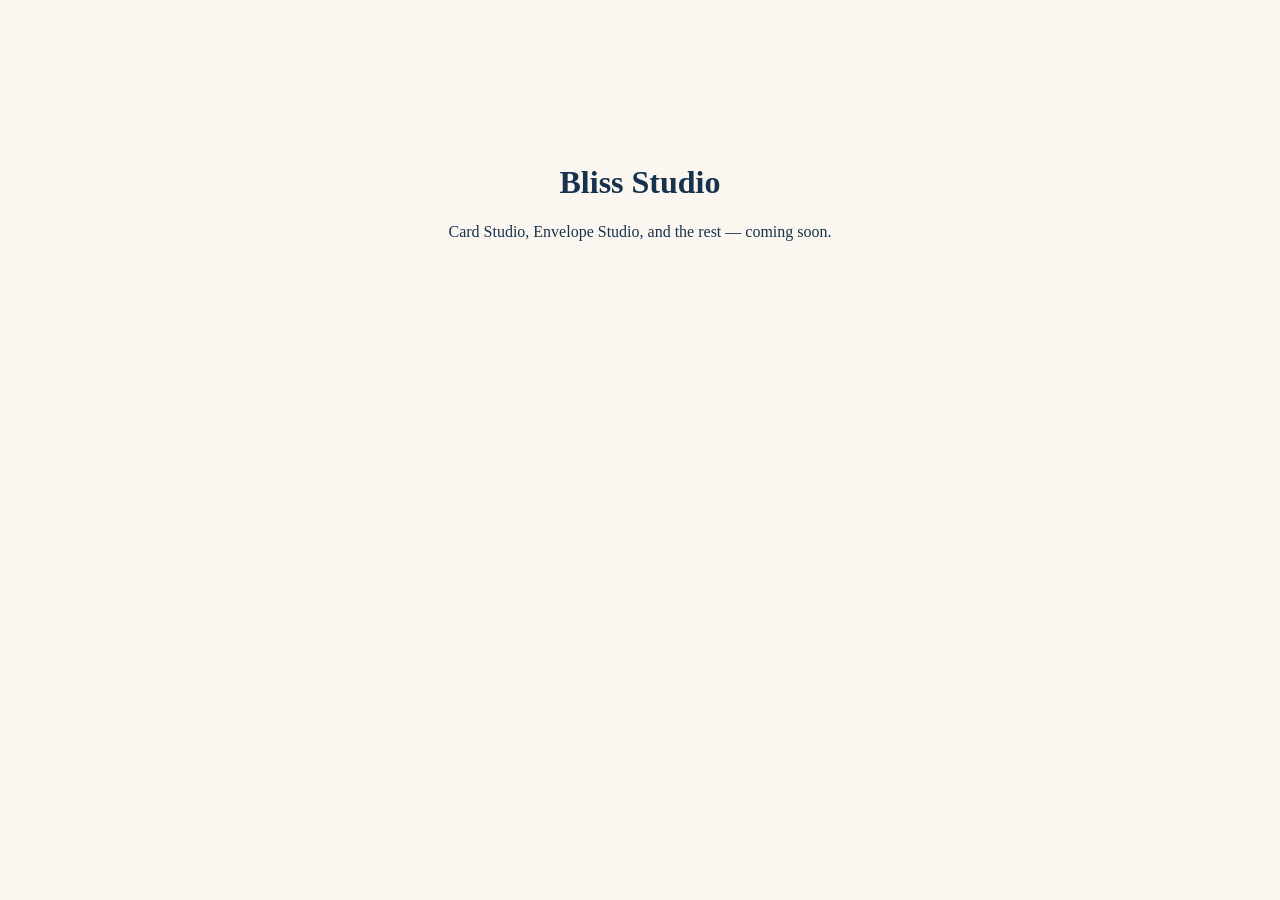
==== index.html @ 0582cf1d "Add initial HTML structure for Bliss Studio" ====
<!DOCTYPE html>
<html>
<head>
  <meta charset="UTF-8">
  <title>Bliss Studio</title>
</head>
<body style="font-family: Georgia, serif; background:#FBF7F0; color:#17324D; text-align:center; padding-top:15vh;">
  <h1>Bliss Studio</h1>
  <p>Card Studio, Envelope Studio, and the rest — coming soon.</p>
</body>
</html>
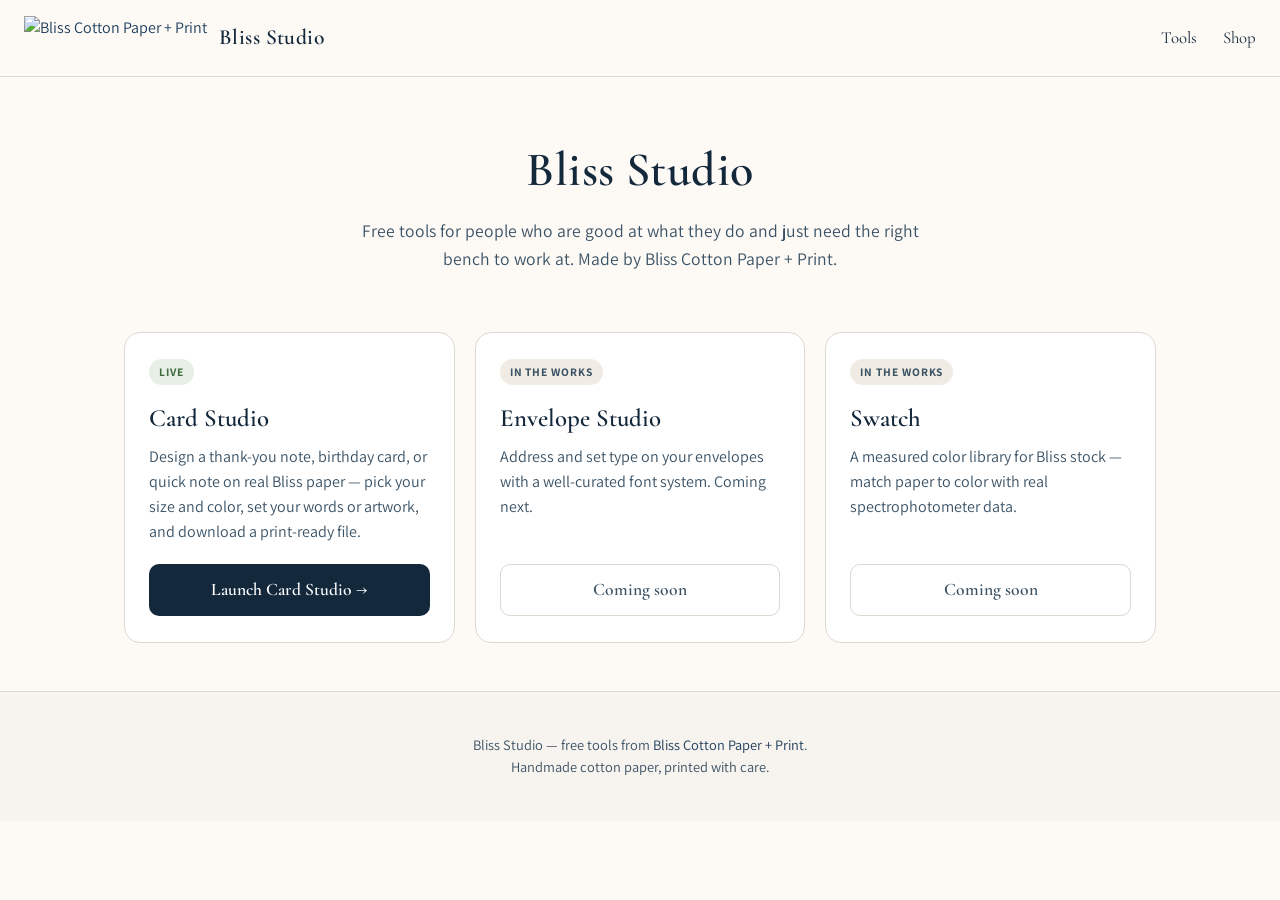
==== commit f3bcbd75: "Add Card Studio v1 + Bliss Studio hub landing Card Studio v1: a client-side card designer that outpu" ====
--- a/index.html
+++ b/index.html
@@ -1,11 +1,91 @@
 <!DOCTYPE html>
-<html>
+<html lang="en">
 <head>
-  <meta charset="UTF-8">
-  <title>Bliss Studio</title>
+<meta charset="UTF-8">
+<meta name="viewport" content="width=device-width, initial-scale=1">
+<title>Bliss Studio · Free tools from Bliss Cotton Paper + Print</title>
+<meta name="description" content="Free browser tools from Bliss Cotton Paper + Print — design a custom card, and more to come. No account, no fuss.">
+<link rel="icon" href="https://cdn.shopify.com/s/files/1/0944/4547/0012/files/Bliss_Logo_-_paper_Print_-_Transparent.png?v=1781217068">
+<link rel="preconnect" href="https://fonts.googleapis.com">
+<link rel="preconnect" href="https://fonts.gstatic.com" crossorigin>
+<link href="https://fonts.googleapis.com/css2?family=Cormorant+Garamond:ital,wght@0,400;0,500;0,600;1,500&family=Assistant:wght@300;400;600;700&display=swap" rel="stylesheet">
+<style>
+  :root{
+    --bliss-navy:#14283c; --bliss-navy-mid:#1e3d5c; --bliss-blush:#c8a0a0; --bliss-brown:#643c28;
+    --bliss-ivory:#f7f3ee; --bliss-warm:#fdfaf6; --bliss-border:#ddd8d0; --bliss-text:#14283c;
+    --bliss-text-mid:#3a5265; --bliss-vision:#4a44a8;
+    --font-serif:'Cormorant Garamond','Garamond','Georgia',serif;
+    --font-sans:'Assistant',system-ui,sans-serif;
+  }
+  *{box-sizing:border-box} html,body{margin:0;padding:0}
+  body{background:var(--bliss-warm);color:var(--bliss-text);font-family:var(--font-sans);font-size:16px;line-height:1.55;-webkit-font-smoothing:antialiased}
+  a{color:var(--bliss-navy-mid);text-decoration:none} a:hover{text-decoration:underline}
+  .site-header{display:flex;align-items:center;justify-content:space-between;gap:16px;padding:16px 24px;border-bottom:1px solid var(--bliss-border);background:var(--bliss-warm)}
+  .site-header .brand{display:flex;align-items:center;gap:12px}
+  .site-header .brand img{height:44px;width:auto;display:block}
+  .site-header .brand .studio{font-family:var(--font-serif);font-size:1.35rem;font-weight:600;color:var(--bliss-navy);letter-spacing:.02em;line-height:1}
+  .site-header nav{font-family:var(--font-serif);font-size:1.05rem}
+  .site-header nav a{color:var(--bliss-navy);margin-left:22px}
+  .wrap{max-width:1080px;margin:0 auto;padding:0 24px}
+  .hero{text-align:center;padding:56px 0 26px}
+  .hero h1{font-family:var(--font-serif);font-weight:600;color:var(--bliss-navy);font-size:3rem;margin:0 0 10px;letter-spacing:.01em}
+  .hero p{color:var(--bliss-text-mid);max-width:600px;margin:0 auto;font-size:1.1rem}
+  .tools{display:grid;grid-template-columns:repeat(auto-fill,minmax(280px,1fr));gap:20px;margin:34px 0 20px}
+  .tool{background:#fff;border:1px solid var(--bliss-border);border-radius:16px;padding:26px 24px;display:flex;flex-direction:column}
+  .tool h2{font-family:var(--font-serif);font-weight:600;color:var(--bliss-navy);font-size:1.55rem;margin:0 0 8px}
+  .tool p{color:var(--bliss-text-mid);margin:0 0 20px;flex:1}
+  .tool .badge{align-self:flex-start;font-size:.72rem;letter-spacing:.08em;text-transform:uppercase;font-weight:700;padding:4px 10px;border-radius:99px;margin-bottom:14px}
+  .badge.live{background:#e7efe6;color:#3f6b3d} .badge.soon{background:#f1ece3;color:var(--bliss-text-mid)}
+  .btn{display:inline-flex;align-items:center;justify-content:center;gap:8px;font-family:var(--font-serif);font-size:1.1rem;font-weight:600;border-radius:10px;padding:11px 20px;cursor:pointer;border:1px solid transparent;transition:.15s;text-decoration:none}
+  .btn-primary{background:var(--bliss-navy);color:#fff} .btn-primary:hover{background:var(--bliss-navy-mid);text-decoration:none}
+  .btn-ghost{background:transparent;color:var(--bliss-text-mid);border-color:var(--bliss-border);cursor:default}
+  .site-footer{border-top:1px solid var(--bliss-border);margin-top:48px;padding:28px 24px;text-align:center;color:var(--bliss-text-mid);font-size:.9rem;background:var(--bliss-ivory)}
+  .site-footer a{color:var(--bliss-navy-mid)}
+</style>
 </head>
-<body style="font-family: Georgia, serif; background:#FBF7F0; color:#17324D; text-align:center; padding-top:15vh;">
-  <h1>Bliss Studio</h1>
-  <p>Card Studio, Envelope Studio, and the rest — coming soon.</p>
+<body>
+<header class="site-header">
+  <a class="brand" href="/">
+    <img src="https://cdn.shopify.com/s/files/1/0944/4547/0012/files/Bliss_Logo_-_paper_Print_-_Transparent.png?v=1781217068" alt="Bliss Cotton Paper + Print">
+    <span class="studio">Bliss&nbsp;Studio</span>
+  </a>
+  <nav>
+    <a href="/">Tools</a>
+    <a href="https://blisscottonpaper.com" target="_blank" rel="noopener">Shop</a>
+  </nav>
+</header>
+
+<div class="wrap">
+  <div class="hero">
+    <h1>Bliss Studio</h1>
+    <p>Free tools for people who are good at what they do and just need the right bench to work at. Made by Bliss Cotton Paper&nbsp;+&nbsp;Print.</p>
+  </div>
+
+  <div class="tools">
+    <div class="tool">
+      <span class="badge live">Live</span>
+      <h2>Card Studio</h2>
+      <p>Design a thank-you note, birthday card, or quick note on real Bliss paper — pick your size and color, set your words or artwork, and download a print-ready file.</p>
+      <a class="btn btn-primary" href="/card-studio/">Launch Card Studio →</a>
+    </div>
+    <div class="tool">
+      <span class="badge soon">In the works</span>
+      <h2>Envelope Studio</h2>
+      <p>Address and set type on your envelopes with a well-curated font system. Coming next.</p>
+      <span class="btn btn-ghost">Coming soon</span>
+    </div>
+    <div class="tool">
+      <span class="badge soon">In the works</span>
+      <h2>Swatch</h2>
+      <p>A measured color library for Bliss stock — match paper to color with real spectrophotometer data.</p>
+      <span class="btn btn-ghost">Coming soon</span>
+    </div>
+  </div>
+</div>
+
+<footer class="site-footer">
+  <p>Bliss&nbsp;Studio — free tools from <a href="https://blisscottonpaper.com" target="_blank" rel="noopener">Bliss Cotton Paper&nbsp;+&nbsp;Print</a>.<br>
+  Handmade cotton paper, printed with care.</p>
+</footer>
 </body>
 </html>
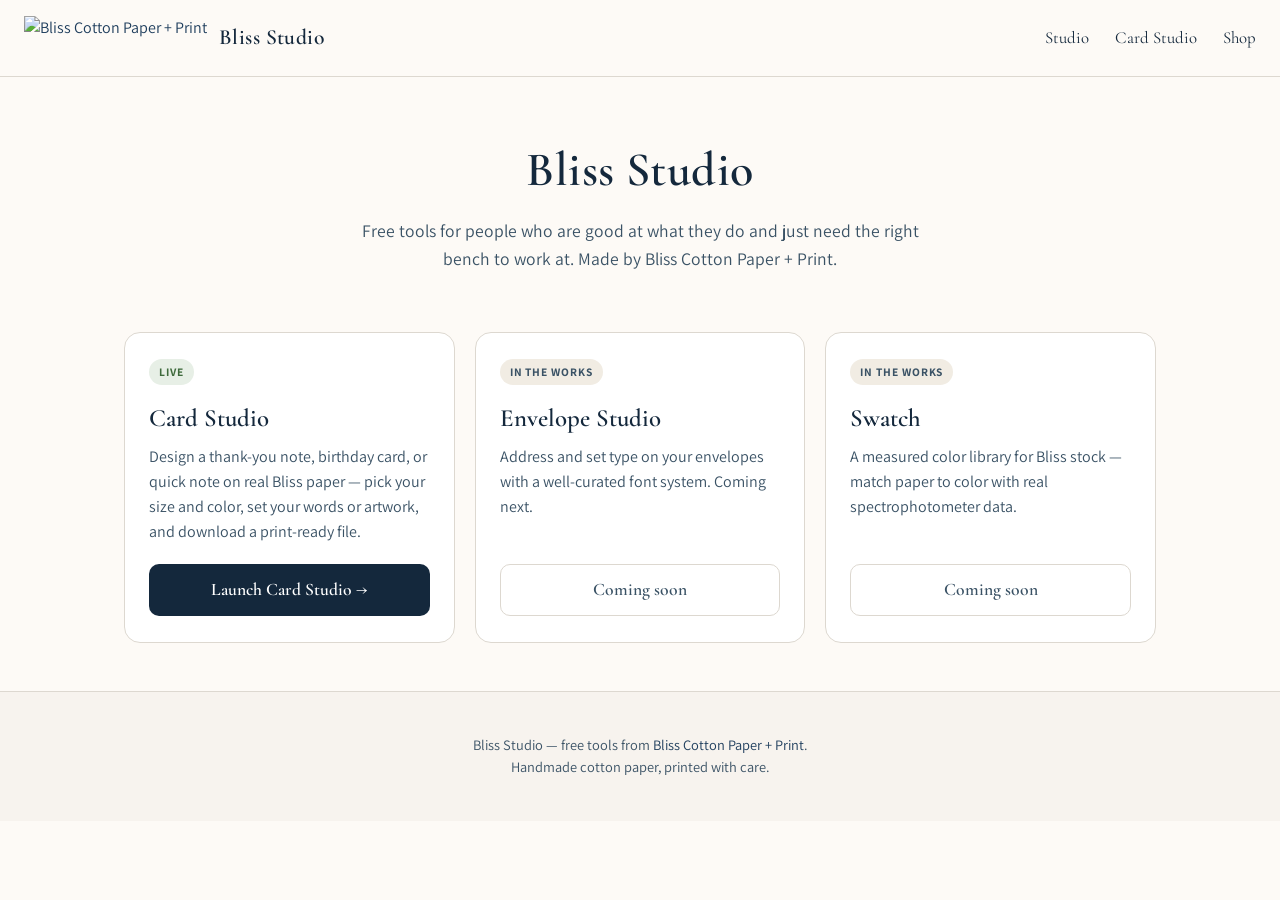
==== commit 6e59bcdd: "Card Studio: round-1 feedback — folded sizing, stock logic, templates, nav - Folded sizing fixed (th" ====
--- a/index.html
+++ b/index.html
@@ -5,7 +5,7 @@
 <meta name="viewport" content="width=device-width, initial-scale=1">
 <title>Bliss Studio · Free tools from Bliss Cotton Paper + Print</title>
 <meta name="description" content="Free browser tools from Bliss Cotton Paper + Print — design a custom card, and more to come. No account, no fuss.">
-<link rel="icon" href="https://cdn.shopify.com/s/files/1/0944/4547/0012/files/Bliss_Logo_-_paper_Print_-_Transparent.png?v=1781217068">
+<link rel="icon" type="image/png" href="https://cdn.shopify.com/s/files/1/0944/4547/0012/files/Bliss_Logo_-_paper_Print_-_Transparent.png?v=1781217068">
 <link rel="preconnect" href="https://fonts.googleapis.com">
 <link rel="preconnect" href="https://fonts.gstatic.com" crossorigin>
 <link href="https://fonts.googleapis.com/css2?family=Cormorant+Garamond:ital,wght@0,400;0,500;0,600;1,500&family=Assistant:wght@300;400;600;700&display=swap" rel="stylesheet">
@@ -50,7 +50,8 @@
     <span class="studio">Bliss&nbsp;Studio</span>
   </a>
   <nav>
-    <a href="/">Tools</a>
+    <a href="/">Studio</a>
+    <a href="/card-studio/">Card Studio</a>
     <a href="https://blisscottonpaper.com" target="_blank" rel="noopener">Shop</a>
   </nav>
 </header>
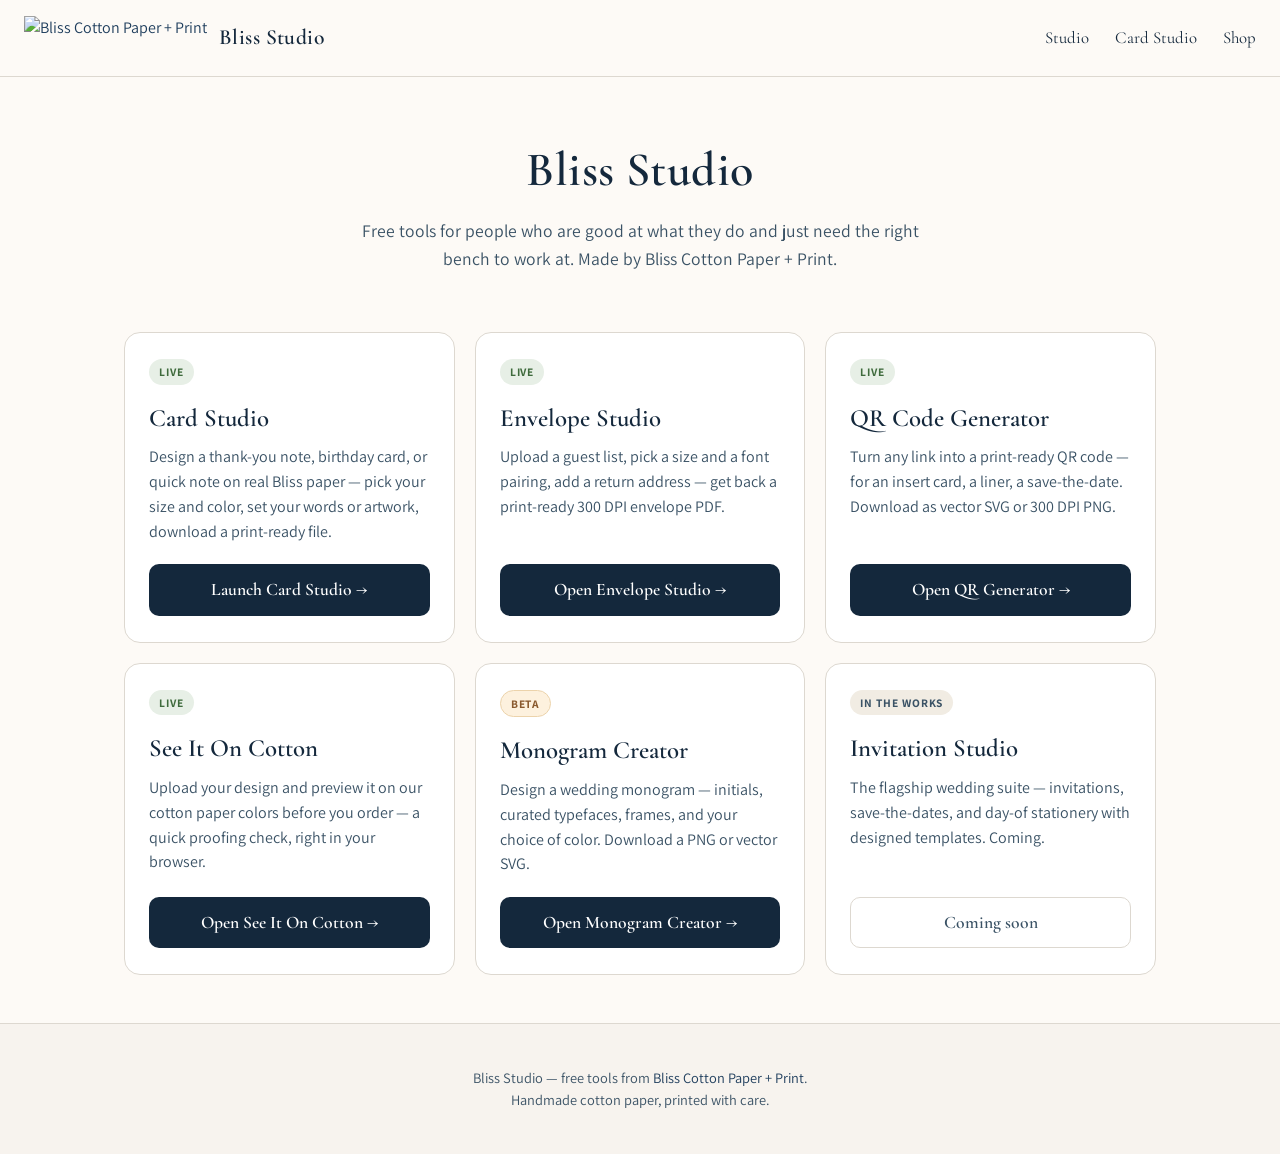
==== commit 257e9ccd: "Studio hub: consolidate all Bliss tools into one place Bring the existing Bliss tools into the Studi" ====
--- a/index.html
+++ b/index.html
@@ -36,6 +36,7 @@
   .tool p{color:var(--bliss-text-mid);margin:0 0 20px;flex:1}
   .tool .badge{align-self:flex-start;font-size:.72rem;letter-spacing:.08em;text-transform:uppercase;font-weight:700;padding:4px 10px;border-radius:99px;margin-bottom:14px}
   .badge.live{background:#e7efe6;color:#3f6b3d} .badge.soon{background:#f1ece3;color:var(--bliss-text-mid)}
+  .badge.beta{background:#fdf1de;color:#8a5a2f;border:1px solid #ecd3ab}
   .btn{display:inline-flex;align-items:center;justify-content:center;gap:8px;font-family:var(--font-serif);font-size:1.1rem;font-weight:600;border-radius:10px;padding:11px 20px;cursor:pointer;border:1px solid transparent;transition:.15s;text-decoration:none}
   .btn-primary{background:var(--bliss-navy);color:#fff} .btn-primary:hover{background:var(--bliss-navy-mid);text-decoration:none}
   .btn-ghost{background:transparent;color:var(--bliss-text-mid);border-color:var(--bliss-border);cursor:default}
@@ -66,19 +67,37 @@
     <div class="tool">
       <span class="badge live">Live</span>
       <h2>Card Studio</h2>
-      <p>Design a thank-you note, birthday card, or quick note on real Bliss paper — pick your size and color, set your words or artwork, and download a print-ready file.</p>
+      <p>Design a thank-you note, birthday card, or quick note on real Bliss paper — pick your size and color, set your words or artwork, download a print-ready file.</p>
       <a class="btn btn-primary" href="/card-studio/">Launch Card Studio →</a>
     </div>
     <div class="tool">
-      <span class="badge soon">In the works</span>
+      <span class="badge live">Live</span>
       <h2>Envelope Studio</h2>
-      <p>Address and set type on your envelopes with a well-curated font system. Coming next.</p>
-      <span class="btn btn-ghost">Coming soon</span>
+      <p>Upload a guest list, pick a size and a font pairing, add a return address — get back a print-ready 300&nbsp;DPI envelope PDF.</p>
+      <a class="btn btn-primary" href="https://blisscottonpaper.com/pages/envelope-studio">Open Envelope Studio →</a>
+    </div>
+    <div class="tool">
+      <span class="badge live">Live</span>
+      <h2>QR Code Generator</h2>
+      <p>Turn any link into a print-ready QR code — for an insert card, a liner, a save-the-date. Download as vector SVG or 300&nbsp;DPI PNG.</p>
+      <a class="btn btn-primary" href="https://blisscottonpaper.com/pages/qr-code-generator">Open QR Generator →</a>
+    </div>
+    <div class="tool">
+      <span class="badge live">Live</span>
+      <h2>See It On Cotton</h2>
+      <p>Upload your design and preview it on our cotton paper colors before you order — a quick proofing check, right in your browser.</p>
+      <a class="btn btn-primary" href="https://blisscottonpaper.com/pages/preview">Open See It On Cotton →</a>
+    </div>
+    <div class="tool">
+      <span class="badge beta">Beta</span>
+      <h2>Monogram Creator</h2>
+      <p>Design a wedding monogram — initials, curated typefaces, frames, and your choice of color. Download a PNG or vector SVG.</p>
+      <a class="btn btn-primary" href="https://blisscottonpaper.com/pages/monogram">Open Monogram Creator →</a>
     </div>
     <div class="tool">
       <span class="badge soon">In the works</span>
-      <h2>Swatch</h2>
-      <p>A measured color library for Bliss stock — match paper to color with real spectrophotometer data.</p>
+      <h2>Invitation Studio</h2>
+      <p>The flagship wedding suite — invitations, save-the-dates, and day-of stationery with designed templates. Coming.</p>
       <span class="btn btn-ghost">Coming soon</span>
     </div>
   </div>
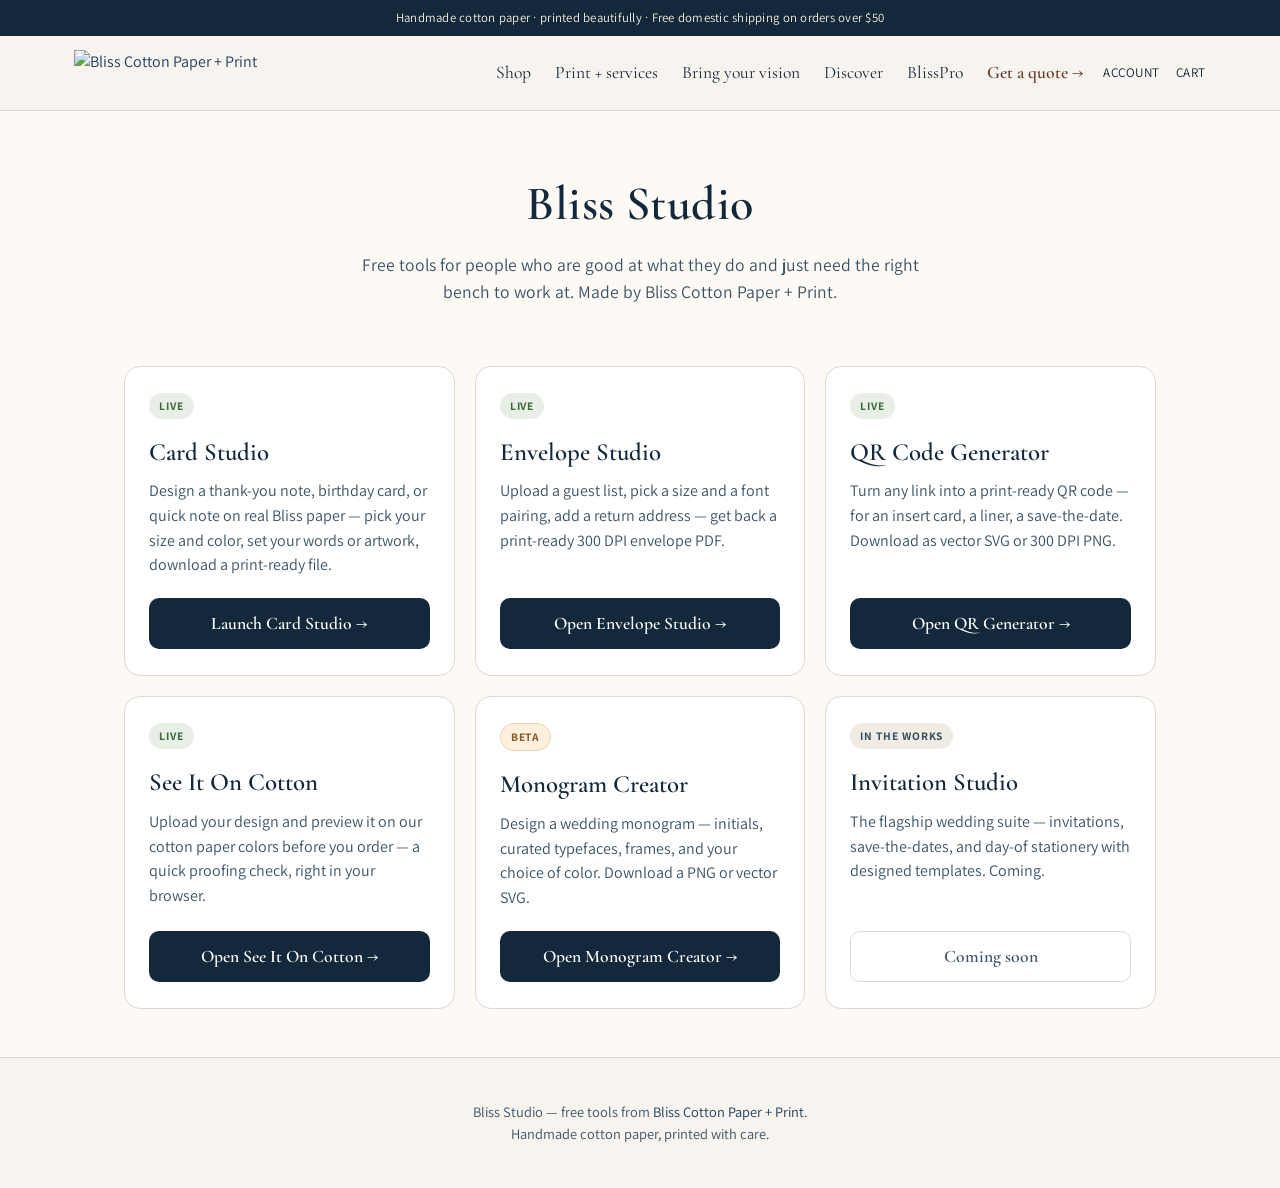
==== commit b4ed6ece: "Studio + Card Studio: header matched to the live site theme Rebuild the header to mirror blisscotton" ====
--- a/index.html
+++ b/index.html
@@ -20,12 +20,34 @@
   *{box-sizing:border-box} html,body{margin:0;padding:0}
   body{background:var(--bliss-warm);color:var(--bliss-text);font-family:var(--font-sans);font-size:16px;line-height:1.55;-webkit-font-smoothing:antialiased}
   a{color:var(--bliss-navy-mid);text-decoration:none} a:hover{text-decoration:underline}
-  .site-header{display:flex;align-items:center;justify-content:space-between;gap:16px;padding:16px 24px;border-bottom:1px solid var(--bliss-border);background:var(--bliss-warm)}
-  .site-header .brand{display:flex;align-items:center;gap:12px}
-  .site-header .brand img{height:44px;width:auto;display:block}
-  .site-header .brand .studio{font-family:var(--font-serif);font-size:1.35rem;font-weight:600;color:var(--bliss-navy);letter-spacing:.02em;line-height:1}
-  .site-header nav{font-family:var(--font-serif);font-size:1.05rem}
-  .site-header nav a{color:var(--bliss-navy);margin-left:22px}
+  .ann-bar{background:var(--bliss-navy);color:#f4ecdd;text-align:center;font-size:.8rem;letter-spacing:.02em;padding:8px 16px}
+  .site-header{position:sticky;top:0;z-index:40;background:var(--bliss-ivory);border-bottom:1px solid var(--bliss-border)}
+  .header-inner{max-width:1180px;margin:0 auto;display:flex;align-items:center;gap:20px;padding:14px 24px}
+  .site-header .brand{display:flex;align-items:center;flex:0 0 auto}
+  .site-header .brand img{height:46px;width:auto;display:block}
+  .site-nav{margin-left:auto}
+  .nav-root{list-style:none;display:flex;gap:24px;margin:0;padding:0}
+  .nav-root > li{position:relative}
+  .nav-root > li > a{font-family:var(--font-serif);font-size:1.1rem;color:var(--bliss-navy);text-decoration:none;padding:6px 0;display:inline-block;white-space:nowrap}
+  .nav-root > li > a:hover{color:var(--bliss-brown)}
+  .nav-quote{color:var(--bliss-brown)!important;font-weight:600}
+  .sub{list-style:none;position:absolute;top:100%;left:0;min-width:210px;background:#fff;border:1px solid var(--bliss-border);border-radius:8px;box-shadow:0 10px 24px rgba(20,40,60,.12);padding:8px;margin:6px 0 0;opacity:0;visibility:hidden;transform:translateY(4px);transition:.15s}
+  .has-sub:hover .sub{opacity:1;visibility:visible;transform:none}
+  .sub li a{display:block;padding:8px 12px;border-radius:6px;font-family:var(--font-sans);font-size:.92rem;color:var(--bliss-text);text-decoration:none;white-space:nowrap}
+  .sub li a:hover{background:var(--bliss-warm)}
+  .header-icons{display:flex;gap:16px;flex:0 0 auto}
+  .header-icons a{font-family:var(--font-sans);font-size:.82rem;color:var(--bliss-navy);text-decoration:none;letter-spacing:.04em;text-transform:uppercase}
+  .header-icons a:hover{color:var(--bliss-brown)}
+  .nav-toggle{display:none;margin-left:auto;background:none;border:none;font-size:1.5rem;line-height:1;color:var(--bliss-navy);cursor:pointer}
+  @media (max-width:900px){
+    .nav-toggle{display:block}
+    .site-nav{position:absolute;top:100%;left:0;right:0;background:var(--bliss-ivory);border-bottom:1px solid var(--bliss-border);margin:0;max-height:0;overflow:hidden;transition:max-height .2s}
+    .site-nav.open{max-height:82vh;overflow:auto}
+    .nav-root{flex-direction:column;gap:0;padding:8px 24px}
+    .nav-root > li > a{padding:11px 0;border-bottom:1px solid var(--bliss-border);display:block}
+    .sub{position:static;opacity:1;visibility:visible;transform:none;box-shadow:none;border:none;padding:2px 0 10px 12px;margin:0;min-width:0}
+    .header-icons{display:none}
+  }
   .wrap{max-width:1080px;margin:0 auto;padding:0 24px}
   .hero{text-align:center;padding:56px 0 26px}
   .hero h1{font-family:var(--font-serif);font-weight:600;color:var(--bliss-navy);font-size:3rem;margin:0 0 10px;letter-spacing:.01em}
@@ -45,16 +67,57 @@
 </style>
 </head>
 <body>
+<div class="ann-bar">Handmade cotton paper · printed beautifully · Free domestic shipping on orders over $50</div>
 <header class="site-header">
-  <a class="brand" href="/">
-    <img src="https://cdn.shopify.com/s/files/1/0944/4547/0012/files/Bliss_Logo_-_paper_Print_-_Transparent.png?v=1781217068" alt="Bliss Cotton Paper + Print">
-    <span class="studio">Bliss&nbsp;Studio</span>
-  </a>
-  <nav>
-    <a href="/">Studio</a>
-    <a href="/card-studio/">Card Studio</a>
-    <a href="https://blisscottonpaper.com" target="_blank" rel="noopener">Shop</a>
-  </nav>
+  <div class="header-inner">
+    <a class="brand" href="/" aria-label="Bliss Studio home">
+      <img src="https://cdn.shopify.com/s/files/1/0944/4547/0012/files/Bliss_Logo_-_paper_Print_-_Transparent.png?v=1781217068" alt="Bliss Cotton Paper + Print">
+    </a>
+    <button class="nav-toggle" id="navToggle" aria-label="Menu" aria-expanded="false">☰</button>
+    <nav class="site-nav" id="siteNav">
+      <ul class="nav-root">
+        <li class="has-sub"><a href="https://blisscottonpaper.com/collections/cotton-paper-collection">Shop</a>
+          <ul class="sub">
+            <li><a href="https://blisscottonpaper.com/pages/paper">Paper</a></li>
+            <li><a href="https://blisscottonpaper.com/pages/envelopes">Envelopes</a></li>
+            <li><a href="https://blisscottonpaper.com/pages/samples">Samples + swatches</a></li>
+            <li><a href="https://blisscottonpaper.com/pages/plan-your-suite">Plan Your Suite</a></li>
+            <li><a href="https://blisscottonpaper.com/pages/express-lane">Express lane</a></li>
+          </ul></li>
+        <li class="has-sub"><a href="https://blisscottonpaper.com/pages/printing">Print + services</a>
+          <ul class="sub">
+            <li><a href="https://blisscottonpaper.com/pages/printing">Printing overview</a></li>
+            <li><a href="https://blisscottonpaper.com/pages/plan-your-suite">Plan Your Suite</a></li>
+            <li><a href="https://blisscottonpaper.com/pages/invitations">Invitation Printing</a></li>
+            <li><a href="https://blisscottonpaper.com/pages/envelope-studio">Envelope Studio</a></li>
+            <li><a href="https://blisscottonpaper.com/pages/day-of-stationery">Event + day-of printing</a></li>
+            <li><a href="https://blisscottonpaper.com/pages/bring-your-vision">Custom projects</a></li>
+          </ul></li>
+        <li class="has-sub"><a href="https://blisscottonpaper.com/pages/bring-your-vision">Bring your vision</a>
+          <ul class="sub">
+            <li><a href="https://blisscottonpaper.com/pages/bring-your-vision">Overview</a></li>
+            <li><a href="https://blisscottonpaper.com/pages/brand-stationery">For Brands</a></li>
+          </ul></li>
+        <li class="has-sub"><a href="https://blisscottonpaper.com/pages/gallery">Discover</a>
+          <ul class="sub">
+            <li><a href="https://blisscottonpaper.com/pages/gallery">Gallery</a></li>
+            <li><a href="https://blisscottonpaper.com/pages/noteworthy">Noteworthy — Bliss Journal</a></li>
+            <li><a href="https://blisscottonpaper.com/pages/reviews">Reviews</a></li>
+            <li><a href="https://blisscottonpaper.com/pages/bliss-directory">Bliss Creative Directory</a></li>
+            <li><a href="https://blisscottonpaper.com/pages/about-us">About Bliss</a></li>
+            <li><a href="https://blisscottonpaper.com/pages/faq">FAQ</a></li>
+            <li><a href="https://blisscottonpaper.com/pages/contact">Contact Us</a></li>
+            <li><a href="/">Bliss Studio (tools)</a></li>
+          </ul></li>
+        <li><a href="https://blisscottonpaper.com/pages/bliss-pro">BlissPro</a></li>
+        <li><a class="nav-quote" href="https://blisscottonpaper.com/pages/quote">Get a quote →</a></li>
+      </ul>
+    </nav>
+    <div class="header-icons">
+      <a href="https://blisscottonpaper.com/account">Account</a>
+      <a href="https://blisscottonpaper.com/cart">Cart</a>
+    </div>
+  </div>
 </header>
 
 <div class="wrap">
@@ -107,5 +170,12 @@
   <p>Bliss&nbsp;Studio — free tools from <a href="https://blisscottonpaper.com" target="_blank" rel="noopener">Bliss Cotton Paper&nbsp;+&nbsp;Print</a>.<br>
   Handmade cotton paper, printed with care.</p>
 </footer>
+<script>
+  var _t=document.getElementById('navToggle');
+  if(_t) _t.addEventListener('click',function(){
+    var n=document.getElementById('siteNav'), o=n.classList.toggle('open');
+    _t.setAttribute('aria-expanded', o?'true':'false');
+  });
+</script>
 </body>
 </html>
